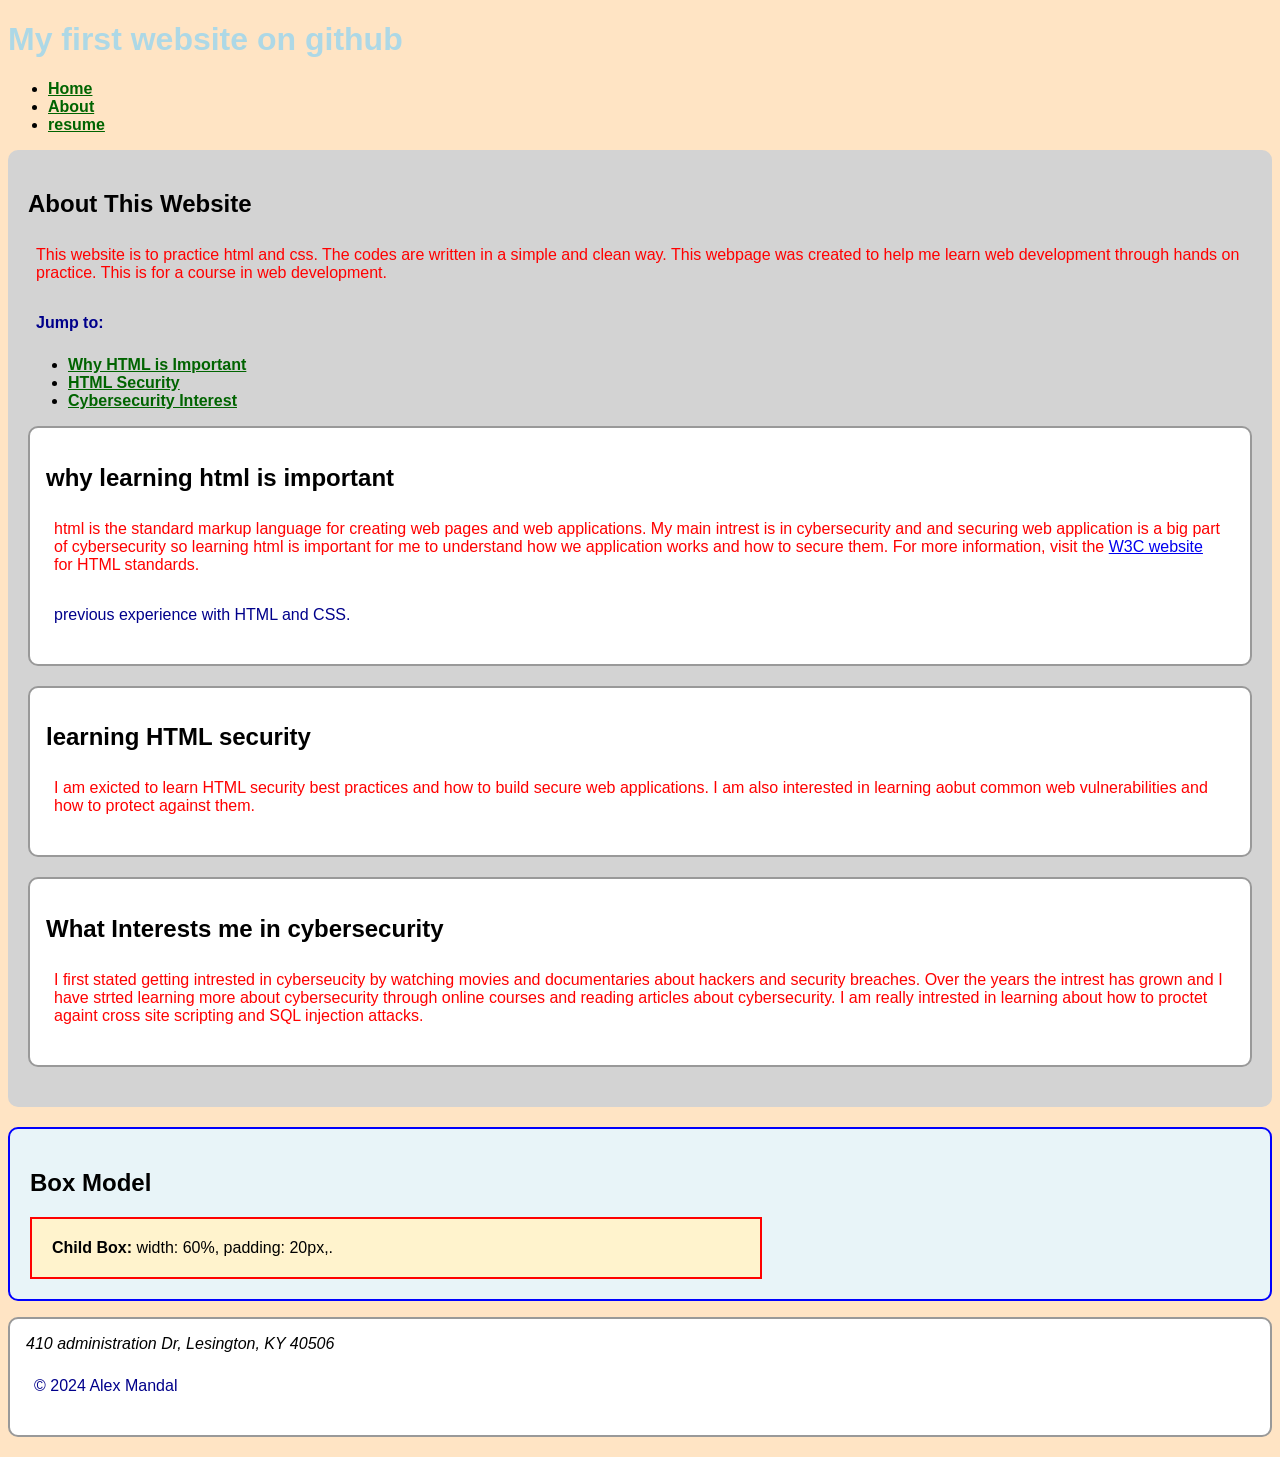
==== index.html @ bcb44527 "box model" ====
<!DOCTYPE html>
<html lang="en">
<head>
    <meta charset="UTF-8">
    <meta name="viewport" content="width=device-width, initial-scale=1.0">
    <meta name="author" content="Alex Mandal">
    <meta name="description" content="This is my website about the web.">
    <meta name="keywords" content="web, website, HTML, CSS">
     <link rel="stylesheet" href="css/style.css">
    <title>My Website About the web</title>
</head>
<body>
    <header>
        <h1 id="main-title">My first website on github</h1>
        <nav>
            <ul>
                <li><a href="index.html">Home</a></li>
                <li><a href="about.html">About</a></li>
                <li><a href="resume.html">resume</a></li>
            </ul>
        </nav>
    </header>

    <article>
        <header>
             <h2>About This Website</h2>
                <p class="highlight">This website is to practice html and css. The codes are written in a simple and clean way. 
                   This webpage was created to help me learn web development through hands on practice.
                   This is for a course in web development.</p>
        </header>

        <nav class="internal-nav">
            <p><strong>Jump to:</strong></p>
            <ul>
                <li><a href="#html-importance">Why HTML is Important</a></li>
                <li><a href="#html-security">HTML Security</a></li>
                <li><a href="#cybersecurity-interest">Cybersecurity Interest</a></li>
            </ul>
        </nav>

        <section>
            <header>
                <h2 id="html-importance">why learning html is important</h2>
                    <p class="highlight">html is the standard markup language for creating web pages and web applications. My main intrest is in cybersecurity and 
                        and securing web application is a big part of cybersecurity so learning html is important for me to understand how we application works 
                        and how to secure them. For more information, visit the <a href="https://www.w3.org" target="_blank">W3C website</a> for HTML standards.</p>

                     <p> previous experience with HTML and CSS.</p>
            </header>
        </section>

        <section>
            <header>
                <h2 id="html-security">learning HTML security</h2>
                    <p class="highlight">I am exicted to learn HTML security best practices and how to build secure web applications.
                        I am also interested in learning aobut common web vulnerabilities and how to protect against them.
                    </p>
            </header>
        </section>

        <section>
            <header>
                <h2 id="cybersecurity-interest">What Interests me in cybersecurity</h2>
                    <p class="highlight">I first stated getting intrested in cyberseucity by watching movies and documentaries about hackers and security breaches.
                        Over the years the intrest has grown and I have strted learning more about cybersecurity through online courses and reading articles about cybersecurity.
                        I am really intrested in learning about how to proctet againt cross site scripting and SQL injection attacks.
                    </p>
            </header>
        </section>
    </article>

    <section class="box-demo">
        <h2>Box Model</h2>
        <div class="child-box">
            <strong>Child Box:</strong>  width: 60%, padding: 20px,. 
        </div>
    </section>

    <section>
    <footer>
        <address>410 administration Dr, Lesington, KY 40506</address>
        <p>© 2024 Alex Mandal</p>
    </footer>
    </section>
</body>
</html>
---- css/style.css ----
body {
    font-family: sans-serif;
    background-color: bisque;
    color: black;
}
/*[id] {
    color: purple;
} */

h1 {
    color: green;
}

p {
    color: darkblue;
    margin: 1rem 0;
    padding: 0.5rem;
}

.highlight {
    color: red;
}

#main-title {
    color: lightblue;
}

nav a {
    color: darkgreen;
    font-weight: bold;
}

nav a:hover {
    color: darkblue;
    text-decoration: underline;
}

article {
    background-color: lightgray;
    padding: 20px;
    border-radius: 10px;
    margin-bottom: 20px;
}

section {
    margin-bottom: 20px;
    padding: 1rem;
    background-color: white;
    border-radius: 10px;
    border: 2px solid #999;
}

main {
    width: 90%;
    margin: 0 auto;
    padding: 2rem;
    border: 3px solid darkgreen;
}

.box-demo {
    background-color: #e8f4f8;
    padding: 20px;
    border: 2px solid blue;
    margin: 1rem 0;
}

.child-box {
    background-color: #fff3cd;
    width: 60%;
    padding: 20px;
    border: 2px solid red;
    box-sizing: border-box;
}
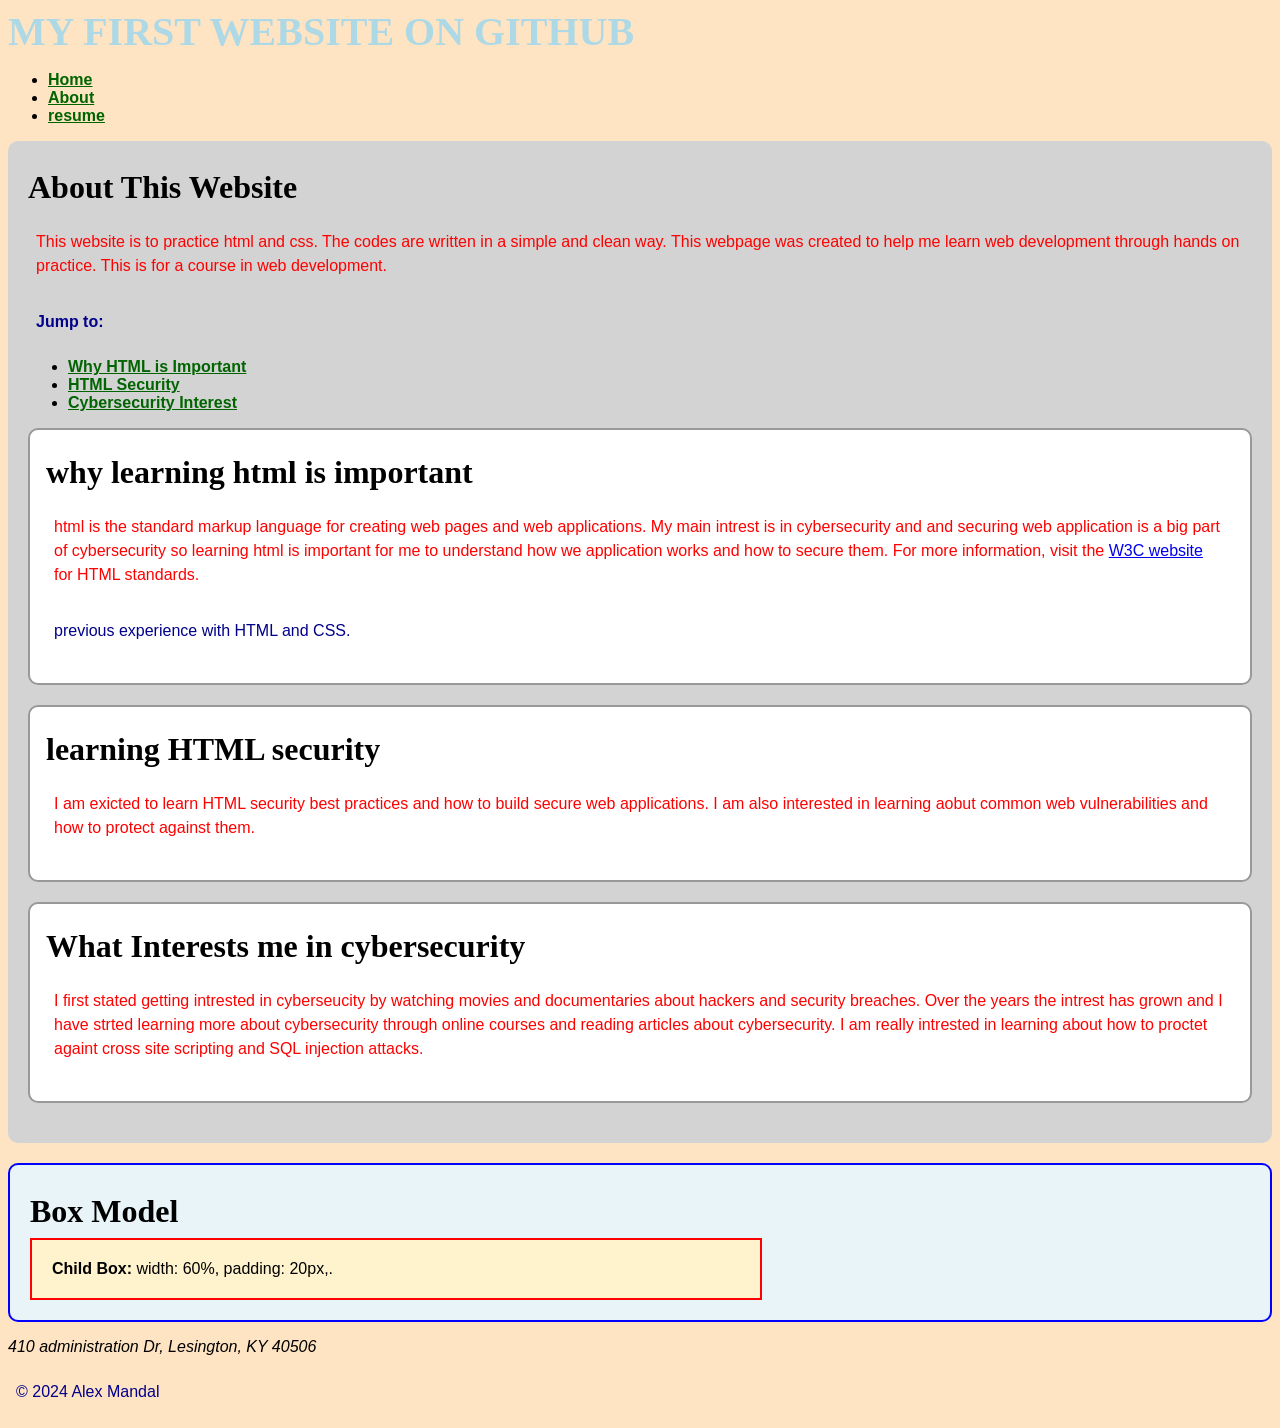
==== commit d03a2d6d: "fonts and minor error" ====
--- a/index.html
+++ b/index.html
@@ -76,11 +76,9 @@
         </div>
     </section>
 
-    <section>
     <footer>
         <address>410 administration Dr, Lesington, KY 40506</address>
         <p>© 2024 Alex Mandal</p>
     </footer>
-    </section>
 </body>
 </html>
--- a/css/style.css
+++ b/css/style.css
@@ -1,21 +1,37 @@
-
+html {
+    font-size: 100%;
+}
 body {
-    font-family: sans-serif;
+    font-family: Arial, Helvetica, sans-serif;
     background-color: bisque;
     color: black;
 }
-/*[id] {
-    color: purple;
-} */
+h1, h2, h3 {
+    font-family: Georgia, 'Times New Roman', Times, serif;
+    margin: 0.5rem 0;
+}
 
 h1 {
-    color: green;
+        color: green;
+        font-size: 2.5rem;
+        text-transform: uppercase;
+ } 
+
+h2 {
+
+    font-size: 2rem;
+}
+
+h3 {
+    
+    font-size: 1.5rem;
 }
 
 p {
     color: darkblue;
     margin: 1rem 0;
     padding: 0.5rem;
+    line-height: 1.5;
 }
 
 .highlight {
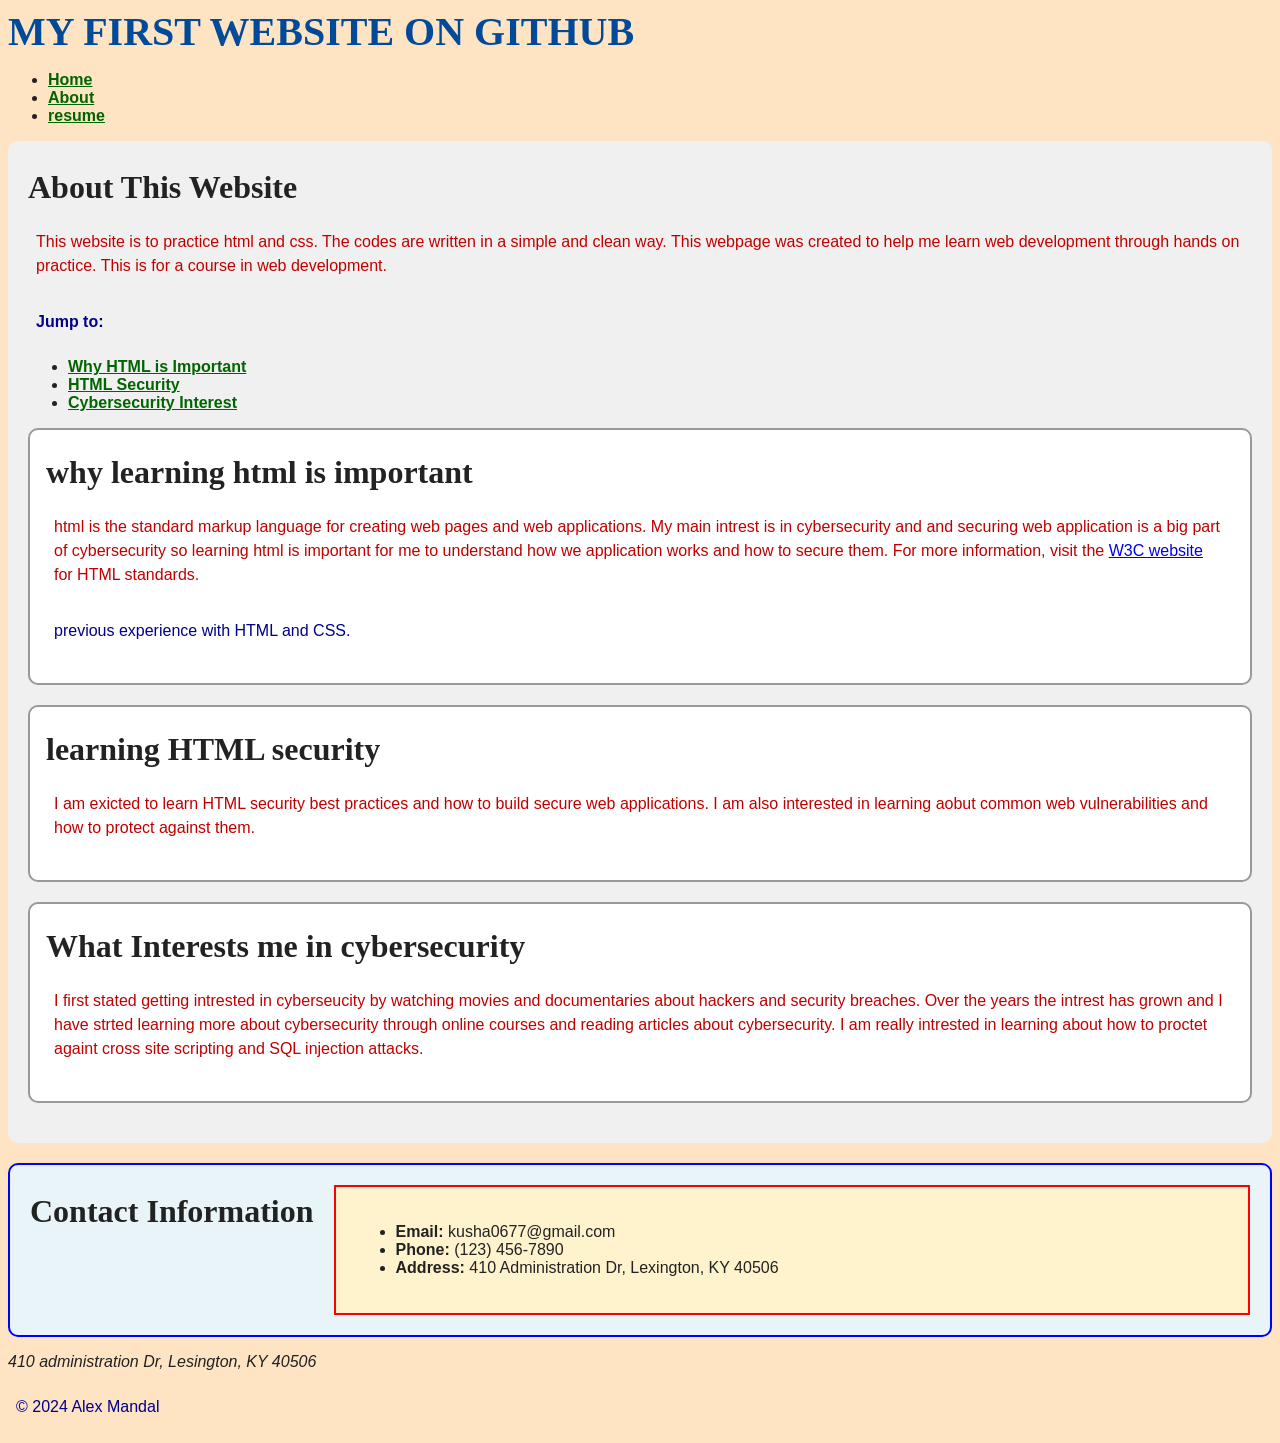
==== commit d2e9465e: "contact" ====
--- a/index.html
+++ b/index.html
@@ -70,9 +70,13 @@
     </article>
 
     <section class="box-demo">
-        <h2>Box Model</h2>
+        <h2>Contact Information</h2>
         <div class="child-box">
-            <strong>Child Box:</strong>  width: 60%, padding: 20px,. 
+            <ul>
+                <li><strong>Email:</strong> kusha0677@gmail.com</li>
+                <li><strong>Phone:</strong> (123) 456-7890</li>
+                <li><strong>Address:</strong> 410 Administration Dr, Lexington, KY 40506</li>
+            </ul>
         </div>
     </section>
 
--- a/css/style.css
+++ b/css/style.css
@@ -4,7 +4,7 @@
 body {
     font-family: Arial, Helvetica, sans-serif;
     background-color: bisque;
-    color: black;
+    color: #222;
 }
 h1, h2, h3 {
     font-family: Georgia, 'Times New Roman', Times, serif;
@@ -12,7 +12,7 @@
 }
 
 h1 {
-        color: green;
+        color: darkgreen;
         font-size: 2.5rem;
         text-transform: uppercase;
  } 
@@ -28,18 +28,18 @@
 }
 
 p {
-    color: darkblue;
+    color: #00008b;
     margin: 1rem 0;
     padding: 0.5rem;
     line-height: 1.5;
 }
 
 .highlight {
-    color: red;
+    color: #c00000;
 }
 
 #main-title {
-    color: lightblue;
+    color: #004a99;
 }
 
 nav a {
@@ -53,13 +53,15 @@
 }
 
 article {
-    background-color: lightgray;
+    flex: 1 1 300px;
+    background-color: #f0f0f0;
     padding: 20px;
     border-radius: 10px;
     margin-bottom: 20px;
 }
 
 section {
+    flex: 1 1 350px;
     margin-bottom: 20px;
     padding: 1rem;
     background-color: white;
@@ -72,9 +74,16 @@
     margin: 0 auto;
     padding: 2rem;
     border: 3px solid darkgreen;
+
+    display: flex;
+    flex-wrap: wrap;
+    gap: 20px;
 }
 
 .box-demo {
+    display: flex;
+    flex-wrap: wrap;
+    gap: 20px;
     background-color: #e8f4f8;
     padding: 20px;
     border: 2px solid blue;
@@ -82,6 +91,7 @@
 }
 
 .child-box {
+    flex: 1 1 200px;
     background-color: #fff3cd;
     width: 60%;
     padding: 20px;
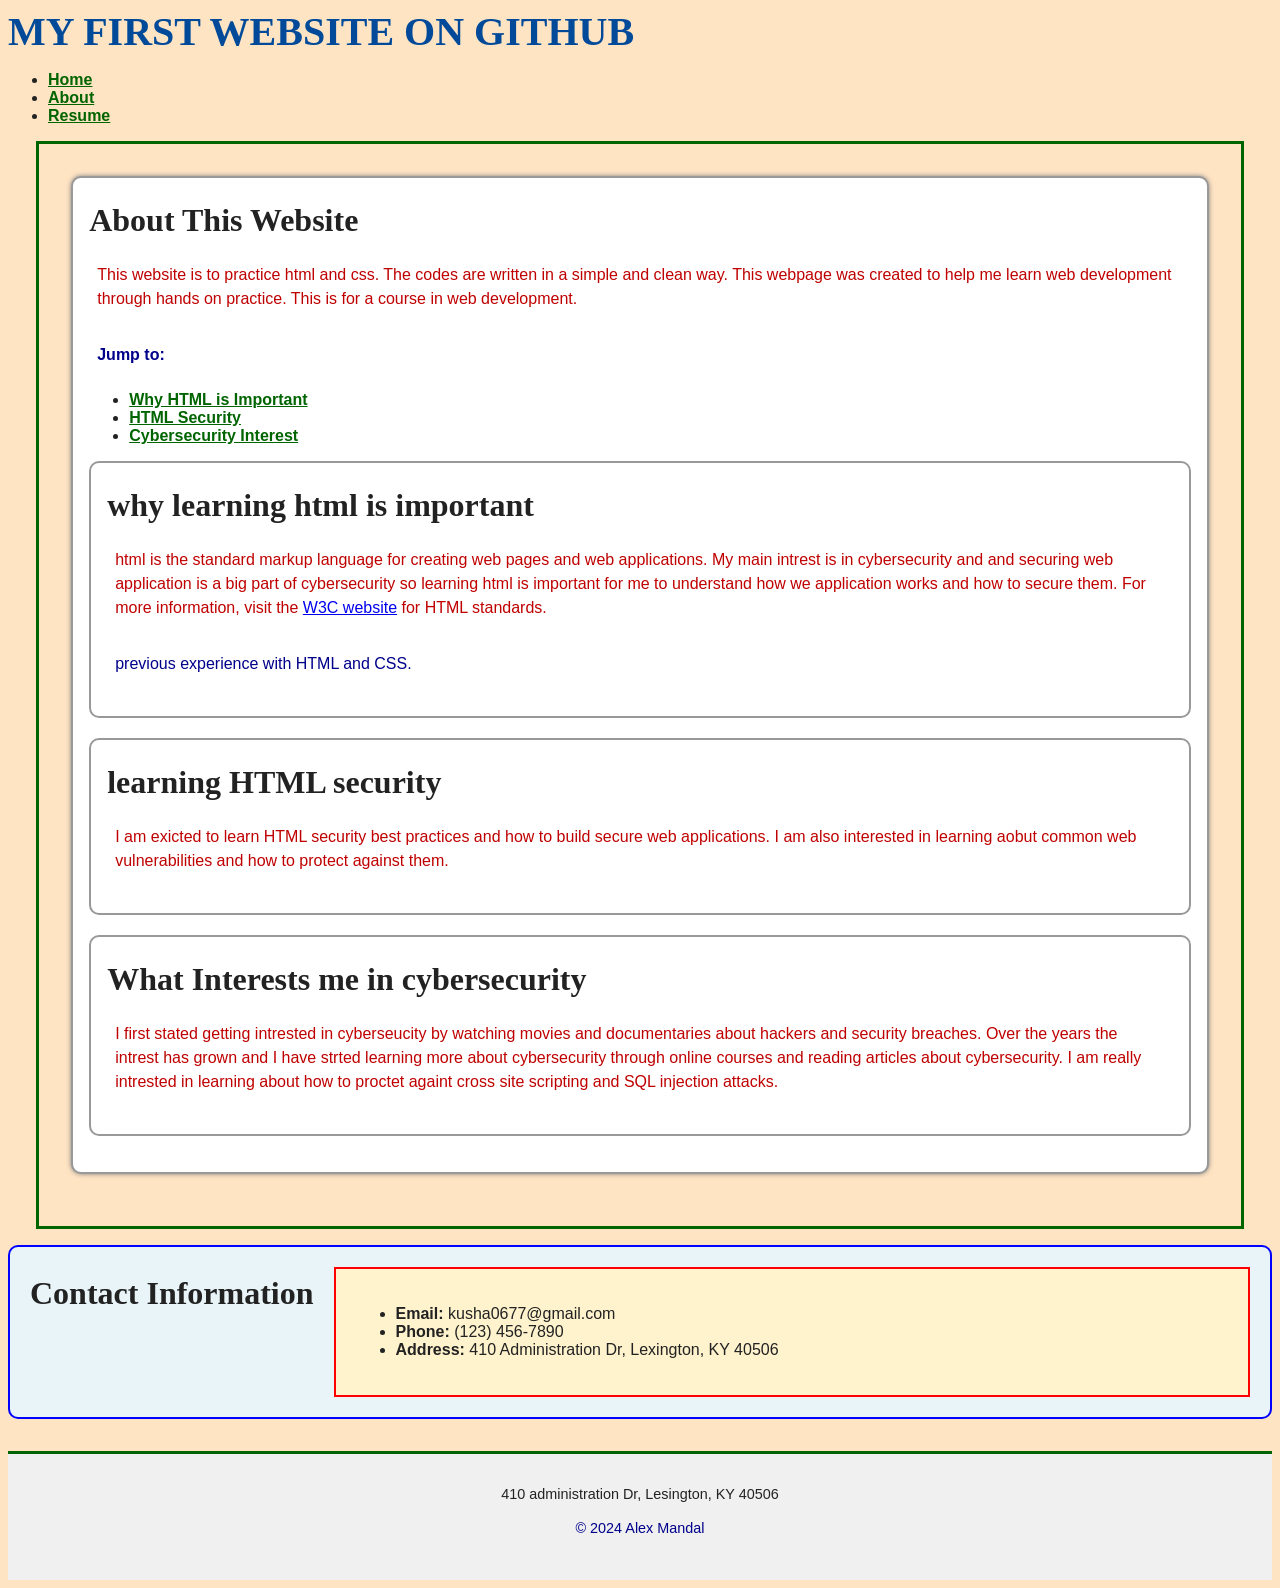
==== commit 64597c58: "issuefixed" ====
--- a/index.html
+++ b/index.html
@@ -8,6 +8,39 @@
     <meta name="keywords" content="web, website, HTML, CSS">
      <link rel="stylesheet" href="css/style.css">
     <title>My Website About the web</title>
+
+    <script type="application/ld+json">
+{
+  "@context": "https://schema.org",
+  "@type": "WebPage",
+  "name": "About This Website",
+  "description": "A page explaining the purpose of the website, learning HTML, and interest in cybersecurity.",
+  "url": "https://kusha0677-cpu.github.io/web_dev_2026/index.html",
+  "author": {
+    "@type": "Person",
+    "name": "Alex Mandal"
+  },
+  "about": [
+    "HTML",
+    "Web Development",
+    "Cybersecurity"
+  ],
+  "hasPart": [
+    {
+      "@type": "WebPageElement",
+      "name": "Why HTML is Important"
+    },
+    {
+      "@type": "WebPageElement",
+      "name": "HTML Security"
+    },
+    {
+      "@type": "WebPageElement",
+      "name": "Cybersecurity Interest"
+    }
+  ]
+}
+</script>
 </head>
 <body>
     <header>
@@ -16,13 +49,13 @@
             <ul>
                 <li><a href="index.html">Home</a></li>
                 <li><a href="about.html">About</a></li>
-                <li><a href="resume.html">resume</a></li>
+                <li><a href="resume.html">Resume</a></li>
             </ul>
         </nav>
     </header>
 
-    <article>
-        <header>
+    <main>
+        <section>
              <h2>About This Website</h2>
                 <p class="highlight">This website is to practice html and css. The codes are written in a simple and clean way. 
                    This webpage was created to help me learn web development through hands on practice.
@@ -65,9 +98,9 @@
                         Over the years the intrest has grown and I have strted learning more about cybersecurity through online courses and reading articles about cybersecurity.
                         I am really intrested in learning about how to proctet againt cross site scripting and SQL injection attacks.
                     </p>
-            </header>
+            </section>
         </section>
-    </article>
+    </main>
 
     <section class="box-demo">
         <h2>Contact Information</h2>
--- a/css/style.css
+++ b/css/style.css
@@ -1,11 +1,14 @@
+/* General Styles */
 html {
     font-size: 100%;
 }
+/* Reset some default styles */
 body {
     font-family: Arial, Helvetica, sans-serif;
     background-color: bisque;
     color: #222;
 }
+/* Typography */
 h1, h2, h3 {
     font-family: Georgia, 'Times New Roman', Times, serif;
     margin: 0.5rem 0;
@@ -33,7 +36,7 @@
     padding: 0.5rem;
     line-height: 1.5;
 }
-
+/* Utility Classes */
 .highlight {
     color: #c00000;
 }
@@ -41,7 +44,7 @@
 #main-title {
     color: #004a99;
 }
-
+/* Layout */
 nav a {
     color: darkgreen;
     font-weight: bold;
@@ -51,7 +54,7 @@
     color: darkblue;
     text-decoration: underline;
 }
-
+/* content Layout */
 article {
     flex: 1 1 300px;
     background-color: #f0f0f0;
@@ -79,7 +82,7 @@
     flex-wrap: wrap;
     gap: 20px;
 }
-
+/* demo Box Model */
 .box-demo {
     display: flex;
     flex-wrap: wrap;
@@ -97,4 +100,35 @@
     padding: 20px;
     border: 2px solid red;
     box-sizing: border-box;
+}
+
+/* child selector */
+main > section {
+    box-shadow: 0 0 5px gray;
+}
+
+/* Footer */
+footer {
+    background-color: #f0f0f0;
+    text-align: center;
+    padding: 2rem 1rem;
+    border-top: 3px solid darkgreen;
+    margin-top: 2rem;
+    font-size: 0.9rem;
+}
+
+footer address {
+    font-style: normal;
+    margin-bottom: 0.5rem;
+}
+
+footer p {
+    margin: 0;
+}
+
+/* Responsive image */
+img {
+    max-width: 100%;
+    height: auto;
+    border-radius: 8px;
 }
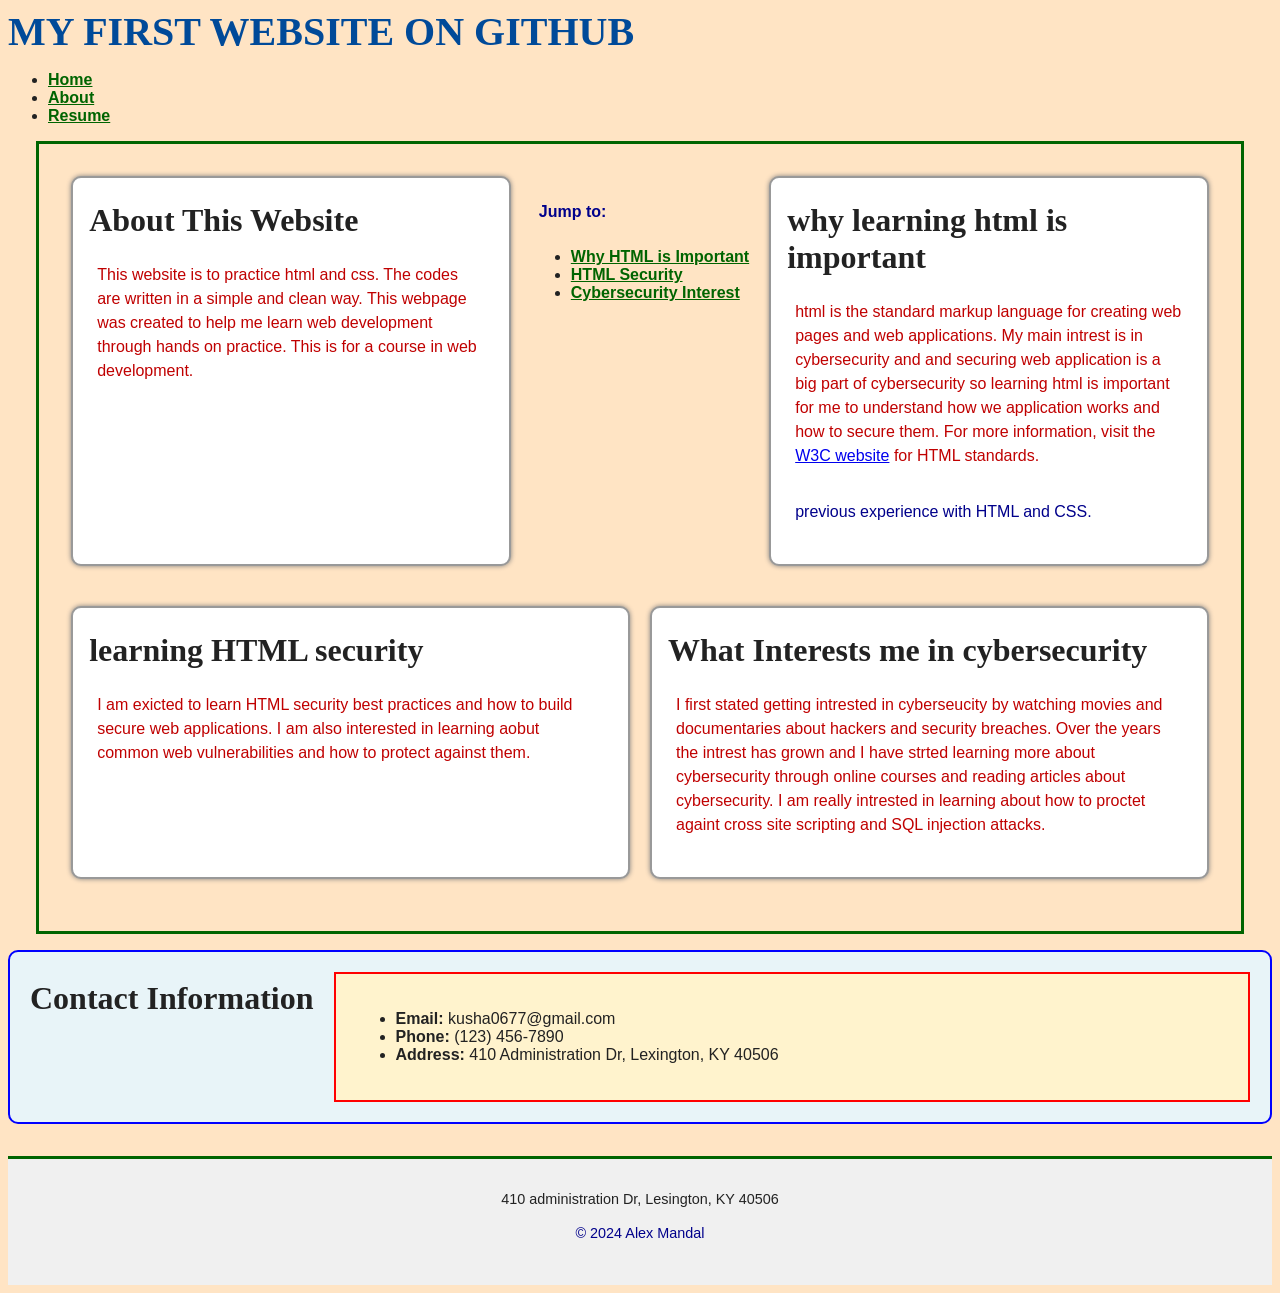
==== commit 6d9564c6: "validate" ====
--- a/index.html
+++ b/index.html
@@ -60,7 +60,7 @@
                 <p class="highlight">This website is to practice html and css. The codes are written in a simple and clean way. 
                    This webpage was created to help me learn web development through hands on practice.
                    This is for a course in web development.</p>
-        </header>
+        </section>
 
         <nav class="internal-nav">
             <p><strong>Jump to:</strong></p>
@@ -72,33 +72,27 @@
         </nav>
 
         <section>
-            <header>
-                <h2 id="html-importance">why learning html is important</h2>
-                    <p class="highlight">html is the standard markup language for creating web pages and web applications. My main intrest is in cybersecurity and 
-                        and securing web application is a big part of cybersecurity so learning html is important for me to understand how we application works 
-                        and how to secure them. For more information, visit the <a href="https://www.w3.org" target="_blank">W3C website</a> for HTML standards.</p>
+            <h2 id="html-importance">why learning html is important</h2>
+            <p class="highlight">html is the standard markup language for creating web pages and web applications. My main intrest is in cybersecurity and 
+                and securing web application is a big part of cybersecurity so learning html is important for me to understand how we application works 
+                and how to secure them. For more information, visit the <a href="https://www.w3.org" target="_blank">W3C website</a> for HTML standards.</p>
 
-                     <p> previous experience with HTML and CSS.</p>
-            </header>
+            <p> previous experience with HTML and CSS.</p>
         </section>
 
         <section>
-            <header>
-                <h2 id="html-security">learning HTML security</h2>
-                    <p class="highlight">I am exicted to learn HTML security best practices and how to build secure web applications.
-                        I am also interested in learning aobut common web vulnerabilities and how to protect against them.
-                    </p>
-            </header>
+            <h2 id="html-security">learning HTML security</h2>
+            <p class="highlight">I am exicted to learn HTML security best practices and how to build secure web applications.
+                I am also interested in learning aobut common web vulnerabilities and how to protect against them.
+            </p>
         </section>
 
         <section>
-            <header>
-                <h2 id="cybersecurity-interest">What Interests me in cybersecurity</h2>
-                    <p class="highlight">I first stated getting intrested in cyberseucity by watching movies and documentaries about hackers and security breaches.
-                        Over the years the intrest has grown and I have strted learning more about cybersecurity through online courses and reading articles about cybersecurity.
-                        I am really intrested in learning about how to proctet againt cross site scripting and SQL injection attacks.
-                    </p>
-            </section>
+            <h2 id="cybersecurity-interest">What Interests me in cybersecurity</h2>
+            <p class="highlight">I first stated getting intrested in cyberseucity by watching movies and documentaries about hackers and security breaches.
+                Over the years the intrest has grown and I have strted learning more about cybersecurity through online courses and reading articles about cybersecurity.
+                I am really intrested in learning about how to proctet againt cross site scripting and SQL injection attacks.
+            </p>
         </section>
     </main>
 
--- a/css/style.css
+++ b/css/style.css
@@ -55,14 +55,6 @@
     text-decoration: underline;
 }
 /* content Layout */
-article {
-    flex: 1 1 300px;
-    background-color: #f0f0f0;
-    padding: 20px;
-    border-radius: 10px;
-    margin-bottom: 20px;
-}
-
 section {
     flex: 1 1 350px;
     margin-bottom: 20px;
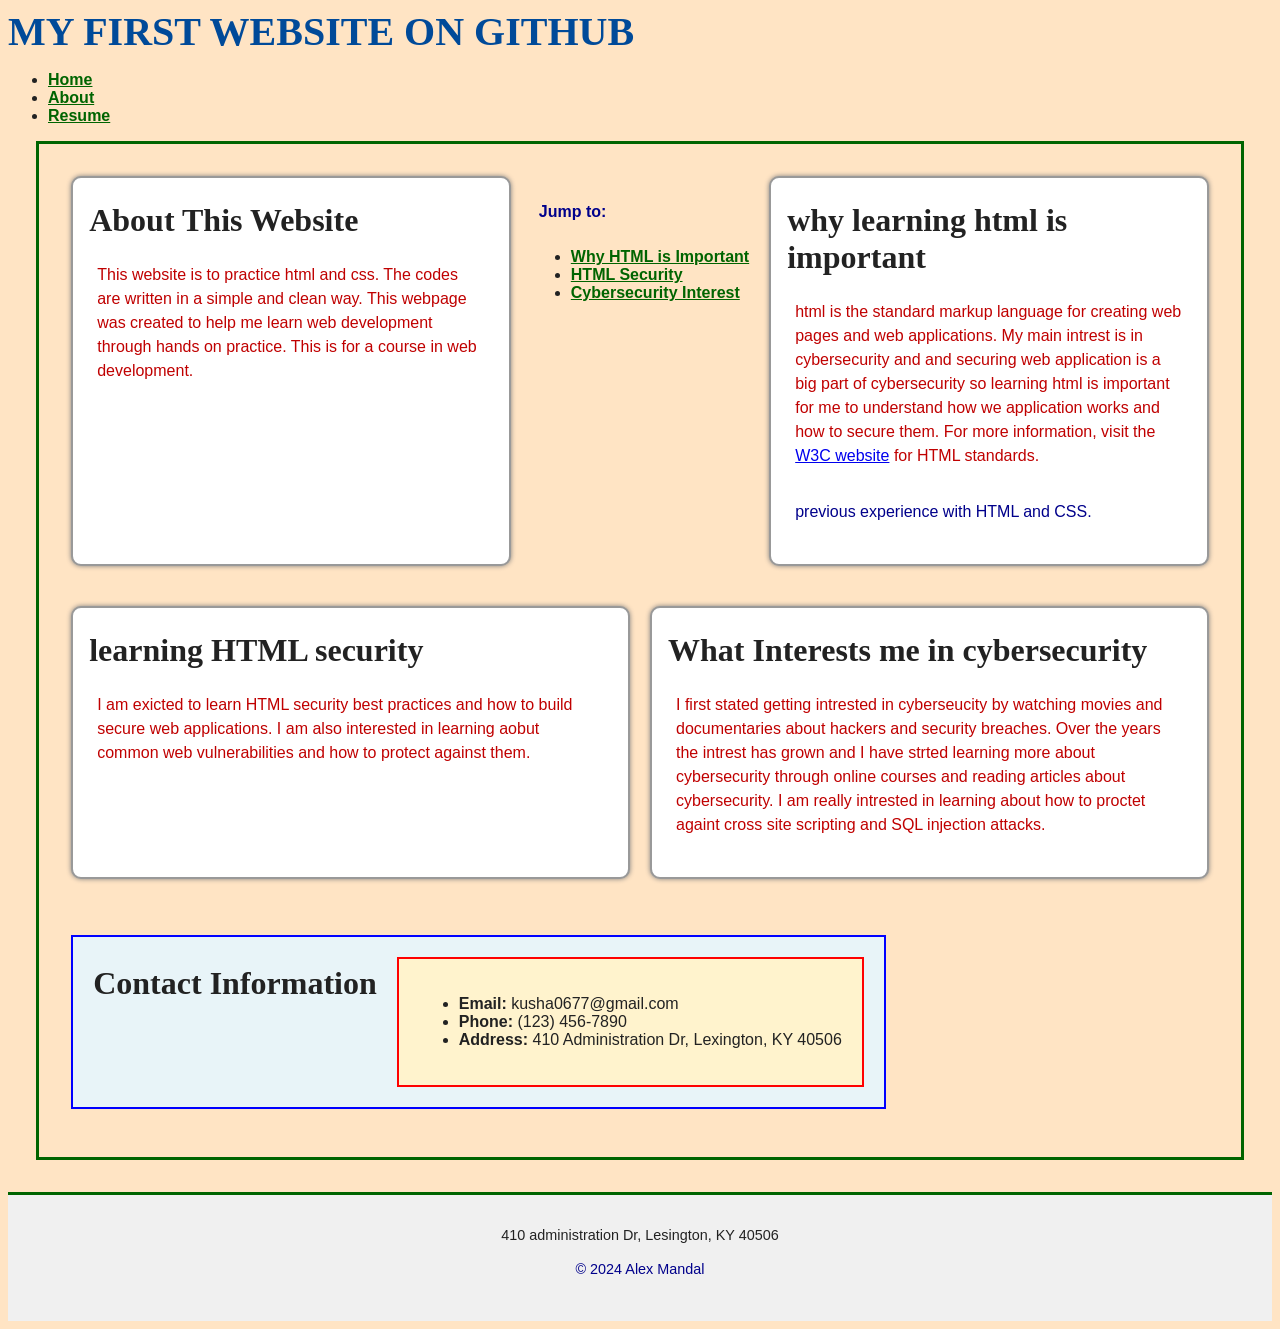
==== commit c6d042be: "index" ====
--- a/index.html
+++ b/index.html
@@ -94,18 +94,18 @@
                 I am really intrested in learning about how to proctet againt cross site scripting and SQL injection attacks.
             </p>
         </section>
+
+        <aside class="box-demo">
+            <h2>Contact Information</h2>
+            <div class="child-box">
+                <ul>
+                    <li><strong>Email:</strong> kusha0677@gmail.com</li>
+                    <li><strong>Phone:</strong> (123) 456-7890</li>
+                    <li><strong>Address:</strong> 410 Administration Dr, Lexington, KY 40506</li>
+                </ul>
+            </div>
+        </aside>
     </main>
-
-    <section class="box-demo">
-        <h2>Contact Information</h2>
-        <div class="child-box">
-            <ul>
-                <li><strong>Email:</strong> kusha0677@gmail.com</li>
-                <li><strong>Phone:</strong> (123) 456-7890</li>
-                <li><strong>Address:</strong> 410 Administration Dr, Lexington, KY 40506</li>
-            </ul>
-        </div>
-    </section>
 
     <footer>
         <address>410 administration Dr, Lesington, KY 40506</address>
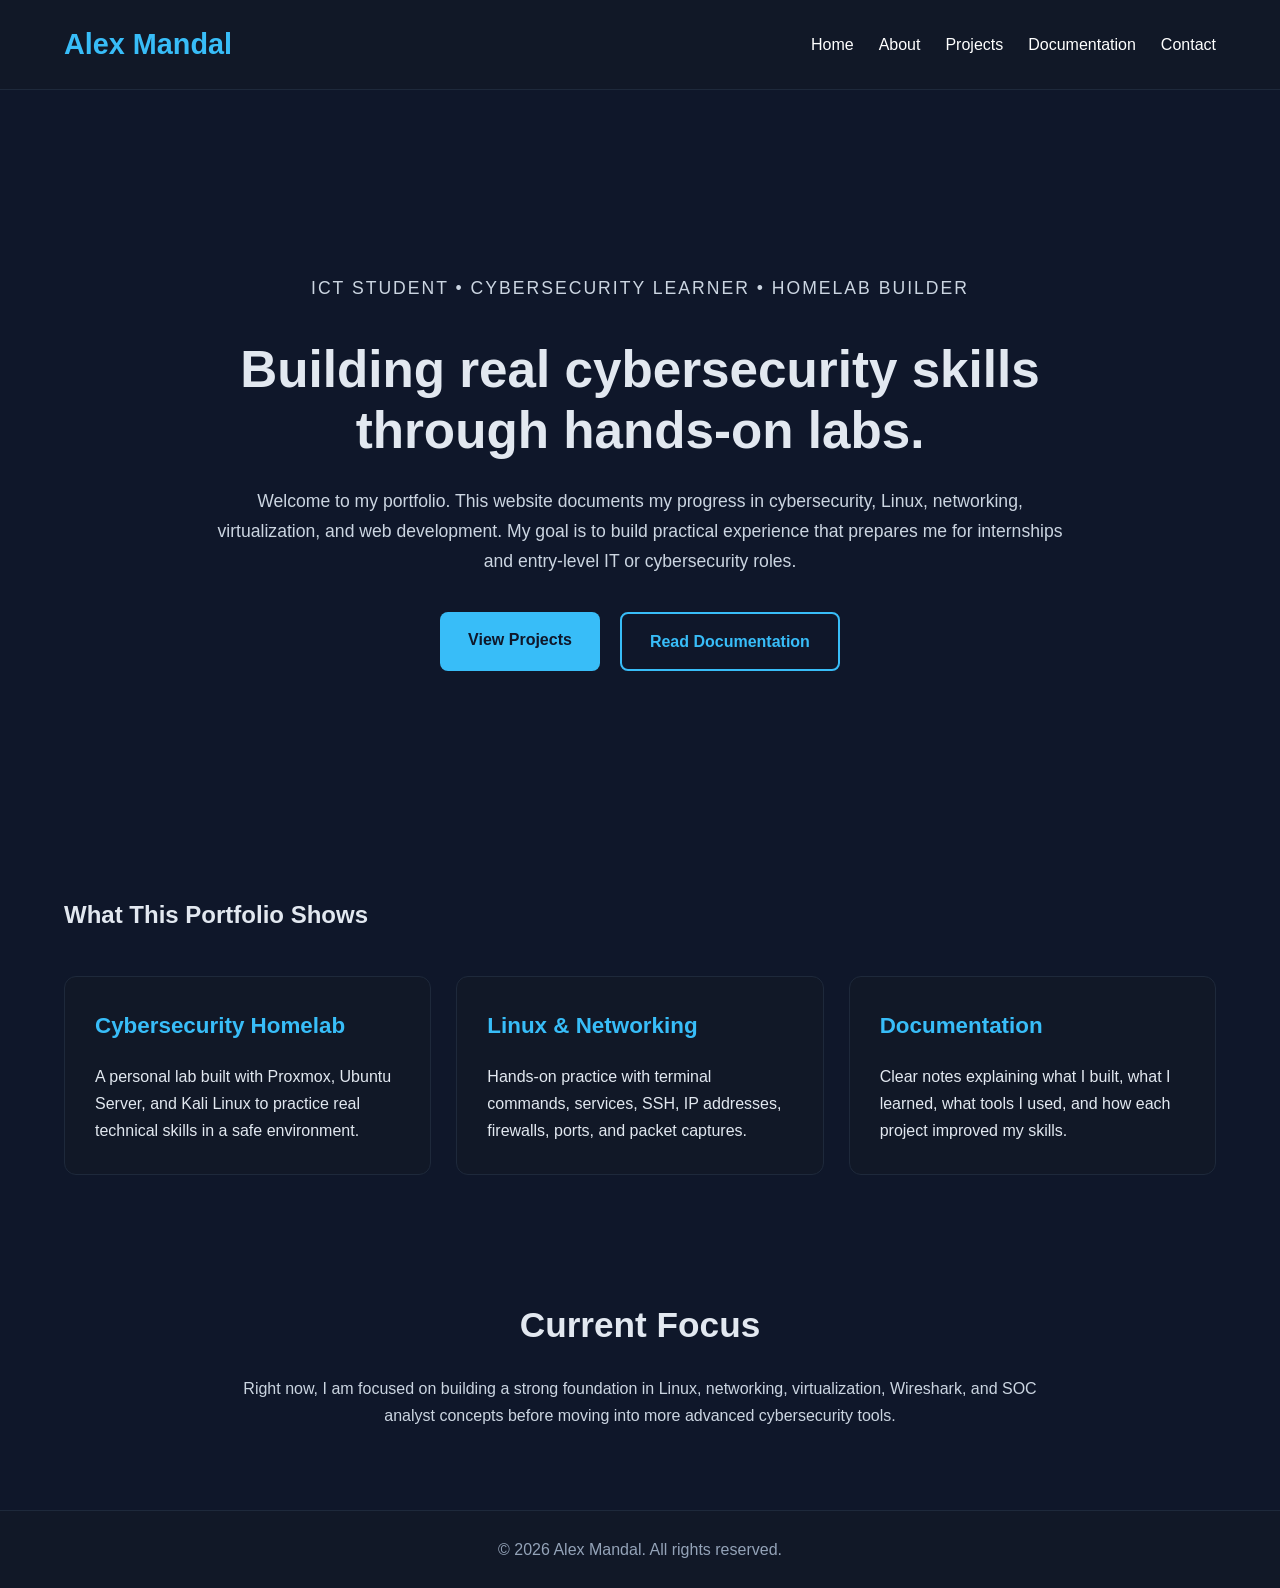
==== commit b9a23dbe: "Initial portfolio website" ====
--- a/index.html
+++ b/index.html
@@ -1,115 +1,96 @@
 <!DOCTYPE html>
 <html lang="en">
 <head>
-    <meta charset="UTF-8">
-    <meta name="viewport" content="width=device-width, initial-scale=1.0">
-    <meta name="author" content="Alex Mandal">
-    <meta name="description" content="This is my website about the web.">
-    <meta name="keywords" content="web, website, HTML, CSS">
-     <link rel="stylesheet" href="css/style.css">
-    <title>My Website About the web</title>
-
-    <script type="application/ld+json">
-{
-  "@context": "https://schema.org",
-  "@type": "WebPage",
-  "name": "About This Website",
-  "description": "A page explaining the purpose of the website, learning HTML, and interest in cybersecurity.",
-  "url": "https://kusha0677-cpu.github.io/web_dev_2026/index.html",
-  "author": {
-    "@type": "Person",
-    "name": "Alex Mandal"
-  },
-  "about": [
-    "HTML",
-    "Web Development",
-    "Cybersecurity"
-  ],
-  "hasPart": [
-    {
-      "@type": "WebPageElement",
-      "name": "Why HTML is Important"
-    },
-    {
-      "@type": "WebPageElement",
-      "name": "HTML Security"
-    },
-    {
-      "@type": "WebPageElement",
-      "name": "Cybersecurity Interest"
-    }
-  ]
-}
-</script>
+  <meta charset="UTF-8">
+  <meta name="viewport" content="width=device-width, initial-scale=1.0">
+  <title>Alex Mandal | Cybersecurity Portfolio</title>
+  <link rel="stylesheet" href="css/style.css">
 </head>
 <body>
-    <header>
-        <h1 id="main-title">My first website on github</h1>
-        <nav>
-            <ul>
-                <li><a href="index.html">Home</a></li>
-                <li><a href="about.html">About</a></li>
-                <li><a href="resume.html">Resume</a></li>
-            </ul>
-        </nav>
-    </header>
 
-    <main>
-        <section>
-             <h2>About This Website</h2>
-                <p class="highlight">This website is to practice html and css. The codes are written in a simple and clean way. 
-                   This webpage was created to help me learn web development through hands on practice.
-                   This is for a course in web development.</p>
-        </section>
+  <header>
+    <nav class="navbar">
+      <h1 class="logo">Alex Mandal</h1>
 
-        <nav class="internal-nav">
-            <p><strong>Jump to:</strong></p>
-            <ul>
-                <li><a href="#html-importance">Why HTML is Important</a></li>
-                <li><a href="#html-security">HTML Security</a></li>
-                <li><a href="#cybersecurity-interest">Cybersecurity Interest</a></li>
-            </ul>
-        </nav>
+      <ul class="nav-links">
+        <li><a href="index.html">Home</a></li>
+        <li><a href="about.html">About</a></li>
+        <li><a href="projects.html">Projects</a></li>
+        <li><a href="documentation.html">Documentation</a></li>
+        <li><a href="contact.html">Contact</a></li>
+      </ul>
+    </nav>
+  </header>
 
-        <section>
-            <h2 id="html-importance">why learning html is important</h2>
-            <p class="highlight">html is the standard markup language for creating web pages and web applications. My main intrest is in cybersecurity and 
-                and securing web application is a big part of cybersecurity so learning html is important for me to understand how we application works 
-                and how to secure them. For more information, visit the <a href="https://www.w3.org" target="_blank">W3C website</a> for HTML standards.</p>
+  <main>
 
-            <p> previous experience with HTML and CSS.</p>
-        </section>
+    <section class="hero">
+      <div class="hero-content">
+        <p class="tagline">ICT Student • Cybersecurity Learner • Homelab Builder</p>
 
-        <section>
-            <h2 id="html-security">learning HTML security</h2>
-            <p class="highlight">I am exicted to learn HTML security best practices and how to build secure web applications.
-                I am also interested in learning aobut common web vulnerabilities and how to protect against them.
-            </p>
-        </section>
+        <h2>Building real cybersecurity skills through hands-on labs.</h2>
 
-        <section>
-            <h2 id="cybersecurity-interest">What Interests me in cybersecurity</h2>
-            <p class="highlight">I first stated getting intrested in cyberseucity by watching movies and documentaries about hackers and security breaches.
-                Over the years the intrest has grown and I have strted learning more about cybersecurity through online courses and reading articles about cybersecurity.
-                I am really intrested in learning about how to proctet againt cross site scripting and SQL injection attacks.
-            </p>
-        </section>
+        <p>
+          Welcome to my portfolio. This website documents my progress in cybersecurity,
+          Linux, networking, virtualization, and web development. My goal is to build
+          practical experience that prepares me for internships and entry-level IT or
+          cybersecurity roles.
+        </p>
 
-        <aside class="box-demo">
-            <h2>Contact Information</h2>
-            <div class="child-box">
-                <ul>
-                    <li><strong>Email:</strong> kusha0677@gmail.com</li>
-                    <li><strong>Phone:</strong> (123) 456-7890</li>
-                    <li><strong>Address:</strong> 410 Administration Dr, Lexington, KY 40506</li>
-                </ul>
-            </div>
-        </aside>
-    </main>
+        <div class="hero-buttons">
+          <a href="projects.html" class="button">View Projects</a>
+          <a href="documentation.html" class="button secondary-button">Read Documentation</a>
+        </div>
+      </div>
+    </section>
 
-    <footer>
-        <address>410 administration Dr, Lesington, KY 40506</address>
-        <p>© 2024 Alex Mandal</p>
-    </footer>
+    <section class="overview-section">
+      <h2>What This Portfolio Shows</h2>
+
+      <div class="card-grid">
+
+        <article class="card">
+          <h3>Cybersecurity Homelab</h3>
+          <p>
+            A personal lab built with Proxmox, Ubuntu Server, and Kali Linux to practice
+            real technical skills in a safe environment.
+          </p>
+        </article>
+
+        <article class="card">
+          <h3>Linux & Networking</h3>
+          <p>
+            Hands-on practice with terminal commands, services, SSH, IP addresses,
+            firewalls, ports, and packet captures.
+          </p>
+        </article>
+
+        <article class="card">
+          <h3>Documentation</h3>
+          <p>
+            Clear notes explaining what I built, what I learned, what tools I used,
+            and how each project improved my skills.
+          </p>
+        </article>
+
+      </div>
+    </section>
+
+    <section class="highlight-section">
+      <h2>Current Focus</h2>
+
+      <p>
+        Right now, I am focused on building a strong foundation in Linux, networking,
+        virtualization, Wireshark, and SOC analyst concepts before moving into more
+        advanced cybersecurity tools.
+      </p>
+    </section>
+
+  </main>
+
+  <footer>
+    <p>&copy; 2026 Alex Mandal. All rights reserved.</p>
+  </footer>
+
 </body>
 </html>
--- a/css/style.css
+++ b/css/style.css
@@ -1,126 +1,301 @@
-/* General Styles */
-html {
-    font-size: 100%;
-}
-/* Reset some default styles */
+/* RESET */
+
+* {
+    margin: 0;
+    padding: 0;
+    box-sizing: border-box;
+}
+
+/* BODY */
+
 body {
     font-family: Arial, Helvetica, sans-serif;
-    background-color: bisque;
-    color: #222;
-}
-/* Typography */
-h1, h2, h3 {
-    font-family: Georgia, 'Times New Roman', Times, serif;
-    margin: 0.5rem 0;
-}
-
-h1 {
-        color: darkgreen;
-        font-size: 2.5rem;
-        text-transform: uppercase;
- } 
-
-h2 {
-
-    font-size: 2rem;
-}
-
-h3 {
-    
-    font-size: 1.5rem;
-}
-
-p {
-    color: #00008b;
-    margin: 1rem 0;
-    padding: 0.5rem;
-    line-height: 1.5;
-}
-/* Utility Classes */
-.highlight {
-    color: #c00000;
-}
-
-#main-title {
-    color: #004a99;
-}
-/* Layout */
-nav a {
-    color: darkgreen;
+    background-color: #0f172a;
+    color: #e2e8f0;
+    line-height: 1.7;
+}
+
+/* LINKS */
+
+a {
+    text-decoration: none;
+    color: white;
+}
+
+/* NAVBAR */
+
+header {
+    background-color: #111827;
+    border-bottom: 1px solid #1e293b;
+    position: sticky;
+    top: 0;
+    z-index: 1000;
+}
+
+.navbar {
+    width: 90%;
+    max-width: 1200px;
+    margin: auto;
+    padding: 20px 0;
+
+    display: flex;
+    justify-content: space-between;
+    align-items: center;
+}
+
+.logo {
+    color: #38bdf8;
+    font-size: 1.8rem;
     font-weight: bold;
 }
 
-nav a:hover {
-    color: darkblue;
-    text-decoration: underline;
-}
-/* content Layout */
-section {
-    flex: 1 1 350px;
+.nav-links {
+    display: flex;
+    list-style: none;
+    gap: 25px;
+}
+
+.nav-links a {
+    transition: 0.3s;
+    font-weight: 500;
+}
+
+.nav-links a:hover {
+    color: #38bdf8;
+}
+
+/* HERO SECTION */
+
+.hero {
+    min-height: 85vh;
+
+    display: flex;
+    align-items: center;
+    justify-content: center;
+
+    text-align: center;
+    padding: 40px 20px;
+}
+
+.hero-content {
+    max-width: 850px;
+}
+
+.tagline {
+    color: #38bdf8;
+    font-size: 1rem;
+    margin-bottom: 15px;
+    text-transform: uppercase;
+    letter-spacing: 2px;
+}
+
+.hero h2 {
+    font-size: 3.2rem;
+    margin-bottom: 25px;
+    line-height: 1.2;
+}
+
+.hero p {
+    font-size: 1.1rem;
+    color: #cbd5e1;
+    margin-bottom: 35px;
+}
+
+/* BUTTONS */
+
+.hero-buttons {
+    display: flex;
+    justify-content: center;
+    gap: 20px;
+    flex-wrap: wrap;
+}
+
+.button {
+    background-color: #38bdf8;
+    color: #0f172a;
+    padding: 14px 28px;
+    border-radius: 8px;
+    font-weight: bold;
+    transition: 0.3s;
+}
+
+.button:hover {
+    transform: translateY(-3px);
+}
+
+.secondary-button {
+    background-color: transparent;
+    border: 2px solid #38bdf8;
+    color: #38bdf8;
+}
+
+/* PAGE HEADER */
+
+.page-header {
+    text-align: center;
+    padding: 80px 20px 40px;
+}
+
+.page-header h2 {
+    font-size: 2.8rem;
+    margin-bottom: 15px;
+}
+
+.page-header p {
+    color: #cbd5e1;
+    max-width: 700px;
+    margin: auto;
+}
+
+/* SECTIONS */
+
+.overview-section,
+.highlight-section,
+.about-section,
+.projects-section,
+.documentation-section,
+.contact-section {
+    width: 90%;
+    max-width: 1200px;
+    margin: auto;
+    padding: 40px 0 80px;
+}
+
+/* CARD GRID */
+
+.card-grid {
+    display: grid;
+    grid-template-columns: repeat(auto-fit, minmax(280px, 1fr));
+    gap: 25px;
+    margin-top: 40px;
+}
+
+/* GENERAL CARDS */
+
+.card,
+.about-card,
+.project-card,
+.doc-card,
+.contact-card {
+    background-color: #111827;
+    border: 1px solid #1e293b;
+    border-radius: 12px;
+    padding: 30px;
+    transition: 0.3s;
+}
+
+.card:hover,
+.about-card:hover,
+.project-card:hover,
+.doc-card:hover,
+.contact-card:hover {
+    transform: translateY(-5px);
+    border-color: #38bdf8;
+}
+
+/* CARD TITLES */
+
+.card h3,
+.about-card h3,
+.project-card h3,
+.doc-card h3,
+.contact-card h3 {
+    color: #38bdf8;
+    margin-bottom: 18px;
+    font-size: 1.4rem;
+}
+
+/* PROJECT SECTION */
+
+.projects-section,
+.documentation-section,
+.about-section,
+.contact-section {
+    display: grid;
+    gap: 30px;
+}
+
+/* LISTS */
+
+.skill-list,
+.project-list,
+.doc-list {
+    margin-top: 15px;
+    margin-left: 20px;
+}
+
+.skill-list li,
+.project-list li,
+.doc-list li {
+    margin-bottom: 10px;
+    color: #cbd5e1;
+}
+
+/* SUBHEADINGS */
+
+.project-card h4,
+.doc-card h4 {
+    margin-top: 20px;
+    margin-bottom: 10px;
+    color: #f8fafc;
+}
+
+/* CONTACT */
+
+.contact-link {
+    display: inline-block;
+    margin-top: 15px;
+    color: #38bdf8;
+    font-weight: bold;
+    word-break: break-word;
+}
+
+/* HIGHLIGHT SECTION */
+
+.highlight-section {
+    text-align: center;
+}
+
+.highlight-section h2 {
     margin-bottom: 20px;
-    padding: 1rem;
-    background-color: white;
-    border-radius: 10px;
-    border: 2px solid #999;
-}
-
-main {
-    width: 90%;
-    margin: 0 auto;
-    padding: 2rem;
-    border: 3px solid darkgreen;
-
-    display: flex;
-    flex-wrap: wrap;
-    gap: 20px;
-}
-/* demo Box Model */
-.box-demo {
-    display: flex;
-    flex-wrap: wrap;
-    gap: 20px;
-    background-color: #e8f4f8;
-    padding: 20px;
-    border: 2px solid blue;
-    margin: 1rem 0;
-}
-
-.child-box {
-    flex: 1 1 200px;
-    background-color: #fff3cd;
-    width: 60%;
-    padding: 20px;
-    border: 2px solid red;
-    box-sizing: border-box;
-}
-
-/* child selector */
-main > section {
-    box-shadow: 0 0 5px gray;
-}
-
-/* Footer */
+    font-size: 2.2rem;
+}
+
+.highlight-section p {
+    max-width: 800px;
+    margin: auto;
+    color: #cbd5e1;
+}
+
+/* FOOTER */
+
 footer {
-    background-color: #f0f0f0;
+    background-color: #111827;
     text-align: center;
-    padding: 2rem 1rem;
-    border-top: 3px solid darkgreen;
-    margin-top: 2rem;
-    font-size: 0.9rem;
-}
-
-footer address {
-    font-style: normal;
-    margin-bottom: 0.5rem;
-}
-
-footer p {
-    margin: 0;
-}
-
-/* Responsive image */
-img {
-    max-width: 100%;
-    height: auto;
-    border-radius: 8px;
+    padding: 25px;
+    border-top: 1px solid #1e293b;
+    color: #94a3b8;
+}
+
+/* RESPONSIVE */
+
+@media (max-width: 768px) {
+
+    .navbar {
+        flex-direction: column;
+        gap: 20px;
+    }
+
+    .nav-links {
+        flex-wrap: wrap;
+        justify-content: center;
+    }
+
+    .hero h2 {
+        font-size: 2.2rem;
+    }
+
+    .page-header h2 {
+        font-size: 2.1rem;
+    }
 }
